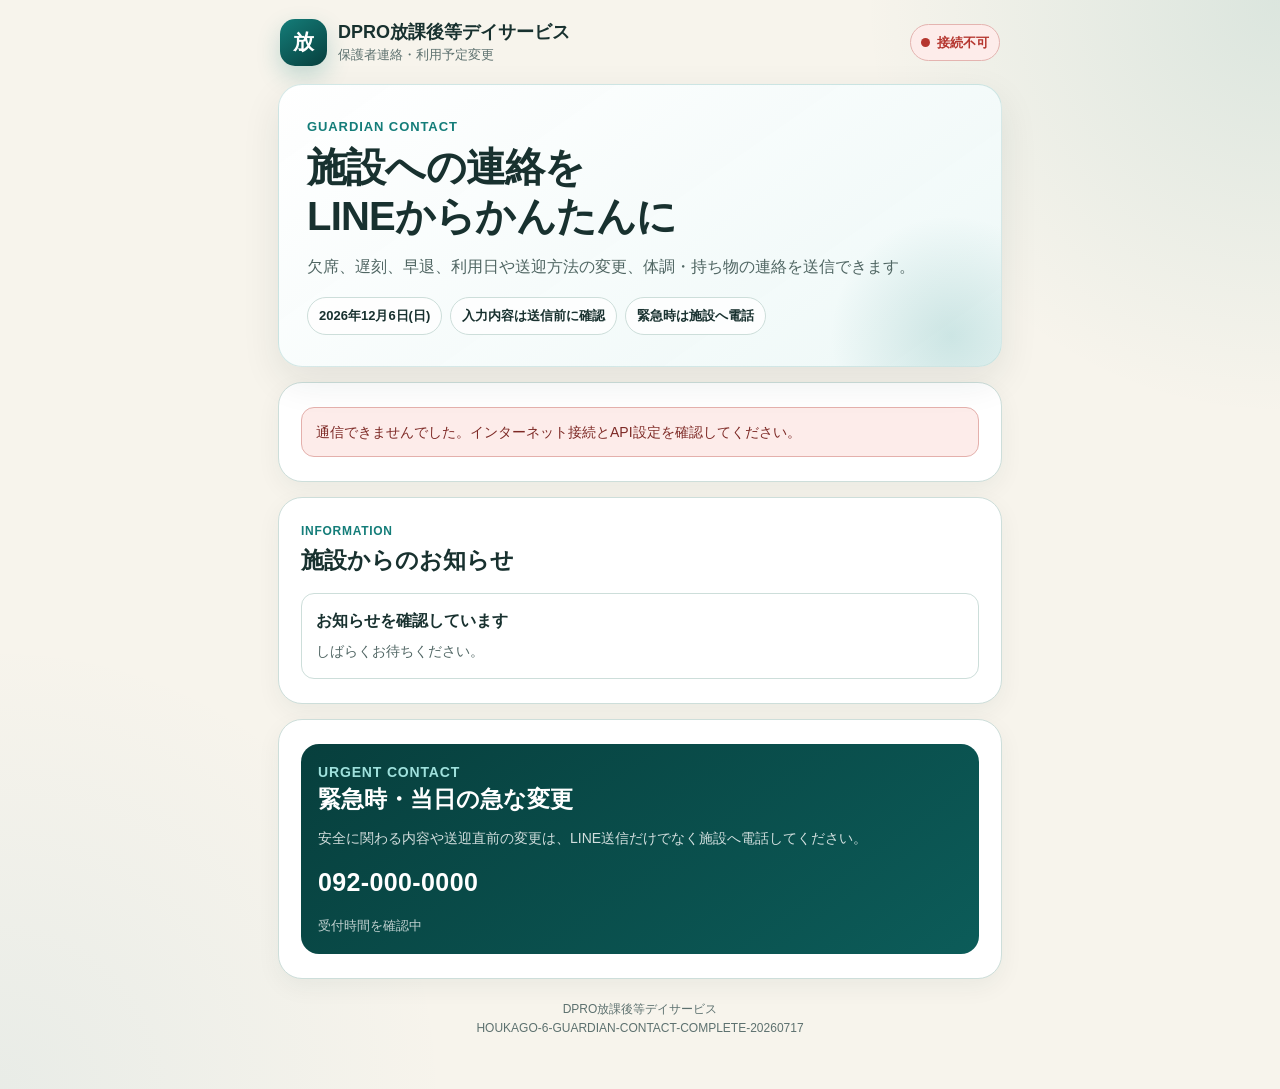
==== index.html @ b36e4835 "Add files via upload" ====
<!doctype html>
<html lang="ja">
<head>
  <meta charset="utf-8">
  <meta name="viewport" content="width=device-width, initial-scale=1, viewport-fit=cover">
  <meta name="theme-color" content="#147d79">
  <meta name="color-scheme" content="light">
  <meta name="format-detection" content="telephone=no">
  <title>DPRO放課後等デイサービス｜保護者連絡</title>

  <style>
    :root {
      --bg: #f7f4ec;
      --surface: #ffffff;
      --surface-soft: #edf8f7;
      --surface-blue: #eef6fb;
      --surface-warm: #fff8e8;
      --line: #cddeda;
      --line-strong: #a8c7c2;
      --text: #18312f;
      --muted: #5d716f;
      --brand: #147d79;
      --brand-dark: #0c5c59;
      --brand-deep: #073f3d;
      --brand-soft: #dff3f1;
      --blue: #2c83a5;
      --blue-soft: #e4f3f9;
      --success: #247a4c;
      --success-soft: #e7f6ed;
      --warning: #a46308;
      --warning-soft: #fff1d5;
      --danger: #b5362f;
      --danger-soft: #fdecea;
      --purple: #6f4ba5;
      --purple-soft: #f0eafb;
      --shadow: 0 14px 38px rgba(24, 49, 47, .09);
      --shadow-soft: 0 8px 25px rgba(24, 49, 47, .055);
      --radius-xl: 24px;
      --radius-lg: 18px;
      --radius-md: 14px;
      --radius-sm: 10px;
    }

    * {
      box-sizing: border-box;
    }

    html {
      scroll-behavior: smooth;
      -webkit-text-size-adjust: 100%;
    }

    body {
      margin: 0;
      min-height: 100vh;
      background:
        radial-gradient(circle at top right, rgba(20, 125, 121, .12), transparent 26rem),
        radial-gradient(circle at bottom left, rgba(44, 131, 165, .07), transparent 28rem),
        var(--bg);
      color: var(--text);
      font-family:
        -apple-system,
        BlinkMacSystemFont,
        "Segoe UI",
        "Hiragino Sans",
        "Yu Gothic UI",
        "Yu Gothic",
        Meiryo,
        sans-serif;
      font-size: 16px;
      line-height: 1.65;
    }

    button,
    input,
    select,
    textarea {
      font: inherit;
    }

    button,
    a,
    input,
    select,
    textarea {
      -webkit-tap-highlight-color: transparent;
    }

    a {
      color: inherit;
    }

    [hidden] {
      display: none !important;
    }

    .app-shell {
      width: min(760px, 100%);
      margin: 0 auto;
      padding:
        max(15px, env(safe-area-inset-top))
        13px
        max(50px, env(safe-area-inset-bottom));
    }

    .topbar {
      display: flex;
      align-items: center;
      justify-content: space-between;
      gap: 12px;
      margin-bottom: 14px;
      padding: 4px 2px;
    }

    .brand {
      display: flex;
      align-items: center;
      gap: 11px;
      min-width: 0;
    }

    .brand-mark {
      display: grid;
      place-items: center;
      width: 47px;
      height: 47px;
      flex: 0 0 auto;
      border-radius: 15px;
      background: linear-gradient(145deg, var(--brand), var(--brand-deep));
      color: #fff;
      font-size: 21px;
      font-weight: 900;
      box-shadow: 0 10px 23px rgba(20, 125, 121, .24);
    }

    .brand-title {
      margin: 0;
      font-size: 18px;
      line-height: 1.28;
      font-weight: 900;
    }

    .brand-subtitle {
      margin: 2px 0 0;
      color: var(--muted);
      font-size: 13px;
      line-height: 1.4;
    }

    .connection {
      display: inline-flex;
      align-items: center;
      gap: 7px;
      min-height: 36px;
      padding: 7px 10px;
      border-radius: 999px;
      background: #fff;
      border: 1px solid var(--line);
      color: var(--muted);
      font-size: 13px;
      font-weight: 850;
      white-space: nowrap;
    }

    .connection-dot {
      width: 9px;
      height: 9px;
      border-radius: 50%;
      background: #9aaba8;
    }

    .connection[data-state="online"] {
      color: var(--success);
      background: var(--success-soft);
      border-color: #b9ddc6;
    }

    .connection[data-state="online"] .connection-dot {
      background: var(--success);
    }

    .connection[data-state="error"] {
      color: var(--danger);
      background: var(--danger-soft);
      border-color: #e4b4b0;
    }

    .connection[data-state="error"] .connection-dot {
      background: var(--danger);
    }

    .hero {
      position: relative;
      overflow: hidden;
      padding: 25px 20px;
      border: 1px solid rgba(20, 125, 121, .17);
      border-radius: var(--radius-xl);
      background:
        linear-gradient(145deg, rgba(255,255,255,.98), rgba(237,248,247,.96));
      box-shadow: var(--shadow);
    }

    .hero::after {
      content: "";
      position: absolute;
      right: -75px;
      bottom: -95px;
      width: 250px;
      height: 250px;
      border-radius: 50%;
      background: radial-gradient(circle, rgba(20, 125, 121, .16), transparent 68%);
      pointer-events: none;
    }

    .hero-content {
      position: relative;
      z-index: 1;
    }

    .eyebrow {
      margin: 0 0 6px;
      color: var(--brand);
      font-size: 13px;
      font-weight: 900;
      letter-spacing: .07em;
    }

    .hero h1 {
      margin: 0;
      font-size: clamp(29px, 8.5vw, 40px);
      line-height: 1.22;
      letter-spacing: -.02em;
    }

    .hero-copy {
      margin: 13px 0 0;
      color: #506663;
      font-size: 16px;
    }

    .hero-meta {
      display: flex;
      flex-wrap: wrap;
      gap: 8px;
      margin-top: 17px;
    }

    .meta-chip {
      display: inline-flex;
      align-items: center;
      min-height: 36px;
      padding: 7px 11px;
      border: 1px solid var(--line);
      border-radius: 999px;
      background: rgba(255,255,255,.82);
      font-size: 13px;
      font-weight: 850;
    }

    .section {
      margin-top: 15px;
      padding: 20px 17px;
      border: 1px solid var(--line);
      border-radius: var(--radius-xl);
      background: var(--surface);
      box-shadow: var(--shadow-soft);
    }

    .section-heading {
      display: flex;
      align-items: flex-start;
      justify-content: space-between;
      gap: 13px;
      margin-bottom: 17px;
    }

    .section-kicker {
      margin: 0 0 3px;
      color: var(--brand);
      font-size: 12px;
      font-weight: 900;
      letter-spacing: .06em;
    }

    .section h2 {
      margin: 0;
      font-size: 23px;
      line-height: 1.35;
    }

    .section-description {
      margin: 6px 0 0;
      color: var(--muted);
      font-size: 14px;
    }

    .status-pill {
      display: inline-flex;
      align-items: center;
      justify-content: center;
      min-height: 34px;
      padding: 6px 10px;
      border-radius: 999px;
      font-size: 13px;
      font-weight: 900;
      white-space: nowrap;
    }

    .status-neutral {
      background: #eef2f1;
      color: #586b68;
    }

    .status-ok {
      background: var(--success-soft);
      color: var(--success);
    }

    .status-warning {
      background: var(--warning-soft);
      color: var(--warning);
    }

    .status-error {
      background: var(--danger-soft);
      color: var(--danger);
    }

    .notice {
      padding: 13px 14px;
      border-radius: 13px;
      font-size: 14px;
      line-height: 1.6;
    }

    .notice + .notice {
      margin-top: 10px;
    }

    .notice-info {
      border: 1px solid #b8dbe8;
      background: var(--surface-blue);
      color: #315c6d;
    }

    .notice-warning {
      border: 1px solid #e7c57f;
      background: var(--warning-soft);
      color: #744608;
    }

    .notice-danger {
      border: 1px solid #e4b0ac;
      background: var(--danger-soft);
      color: #7d2925;
    }

    .field-grid {
      display: grid;
      gap: 14px;
    }

    .field {
      display: grid;
      gap: 7px;
    }

    .field-row {
      display: grid;
      grid-template-columns: repeat(2, minmax(0, 1fr));
      gap: 11px;
    }

    .field label,
    .legend {
      font-size: 15px;
      font-weight: 900;
    }

    .required {
      margin-left: 6px;
      color: var(--danger);
      font-size: 12px;
      font-weight: 900;
    }

    .optional {
      margin-left: 6px;
      color: var(--muted);
      font-size: 12px;
      font-weight: 750;
    }

    .field-help {
      margin: 0;
      color: var(--muted);
      font-size: 13px;
    }

    .input,
    .select,
    .textarea {
      width: 100%;
      min-height: 52px;
      padding: 12px 13px;
      border: 1px solid var(--line-strong);
      border-radius: 12px;
      background: #fff;
      color: var(--text);
      font-size: 16px;
      outline: none;
      transition:
        border-color .15s ease,
        box-shadow .15s ease,
        background .15s ease;
    }

    .textarea {
      min-height: 122px;
      resize: vertical;
      line-height: 1.65;
    }

    .input:focus,
    .select:focus,
    .textarea:focus {
      border-color: var(--brand);
      box-shadow: 0 0 0 3px rgba(20, 125, 121, .15);
    }

    .input:disabled,
    .select:disabled,
    .textarea:disabled {
      background: #f0f3f2;
      color: #81908e;
    }

    .btn {
      display: inline-flex;
      align-items: center;
      justify-content: center;
      gap: 8px;
      width: 100%;
      min-height: 52px;
      padding: 12px 16px;
      border: 1px solid transparent;
      border-radius: 13px;
      cursor: pointer;
      text-decoration: none;
      font-size: 16px;
      font-weight: 900;
      transition:
        transform .14s ease,
        background .14s ease,
        box-shadow .14s ease,
        opacity .14s ease;
    }

    .btn:active {
      transform: translateY(1px);
    }

    .btn:focus-visible {
      outline: 3px solid rgba(20, 125, 121, .28);
      outline-offset: 2px;
    }

    .btn:disabled {
      cursor: not-allowed;
      opacity: .55;
      transform: none;
      box-shadow: none;
    }

    .btn-primary {
      background: var(--brand);
      color: #fff;
      box-shadow: 0 9px 22px rgba(20, 125, 121, .20);
    }

    .btn-primary:hover {
      background: var(--brand-dark);
    }

    .btn-secondary {
      border-color: var(--line);
      background: #fff;
      color: var(--text);
    }

    .btn-warning {
      border-color: #e7c57f;
      background: var(--warning-soft);
      color: var(--warning);
    }

    .btn-danger {
      border-color: #e4b0ac;
      background: var(--danger-soft);
      color: var(--danger);
    }

    .btn-small {
      width: auto;
      min-height: 42px;
      padding: 8px 12px;
      font-size: 14px;
    }

    .button-row {
      display: grid;
      grid-template-columns: repeat(2, minmax(0, 1fr));
      gap: 10px;
      margin-top: 16px;
    }

    .guardian-card {
      display: grid;
      gap: 15px;
      padding: 17px;
      border: 1px solid var(--line);
      border-radius: var(--radius-lg);
      background:
        linear-gradient(145deg, var(--surface-soft), #fff);
    }

    .guardian-top {
      display: flex;
      align-items: center;
      justify-content: space-between;
      gap: 13px;
    }

    .guardian-name {
      margin: 0;
      font-size: 20px;
      font-weight: 900;
    }

    .guardian-detail {
      margin: 3px 0 0;
      color: var(--muted);
      font-size: 14px;
    }

    .child-tabs {
      display: grid;
      grid-template-columns: repeat(auto-fit, minmax(145px, 1fr));
      gap: 9px;
    }

    .child-tab {
      min-height: 62px;
      padding: 10px 12px;
      border: 1px solid var(--line);
      border-radius: 13px;
      background: #fff;
      color: var(--text);
      text-align: left;
      cursor: pointer;
    }

    .child-tab strong {
      display: block;
      font-size: 16px;
    }

    .child-tab span {
      display: block;
      margin-top: 2px;
      color: var(--muted);
      font-size: 13px;
    }

    .child-tab[aria-selected="true"] {
      border-color: var(--brand);
      background: var(--brand-soft);
      box-shadow: inset 0 0 0 1px var(--brand);
    }

    .child-summary {
      padding: 14px;
      border-radius: 13px;
      background: #fff;
      border: 1px solid var(--line);
    }

    .child-summary-row {
      display: flex;
      justify-content: space-between;
      gap: 12px;
      padding: 8px 0;
      border-bottom: 1px solid #e5ecea;
      font-size: 14px;
    }

    .child-summary-row:last-child {
      border-bottom: 0;
    }

    .child-summary-row span:first-child {
      color: var(--muted);
      font-weight: 750;
    }

    .child-summary-row strong {
      text-align: right;
    }

    .request-grid {
      display: grid;
      grid-template-columns: repeat(2, minmax(0, 1fr));
      gap: 10px;
    }

    .request-card {
      position: relative;
      min-height: 102px;
      padding: 14px 12px;
      border: 1px solid var(--line);
      border-radius: 15px;
      background: #fff;
      color: var(--text);
      text-align: left;
      cursor: pointer;
      overflow: hidden;
    }

    .request-card::after {
      content: "";
      position: absolute;
      right: -18px;
      bottom: -26px;
      width: 78px;
      height: 78px;
      border-radius: 50%;
      background: rgba(20, 125, 121, .06);
    }

    .request-card:hover {
      border-color: var(--line-strong);
    }

    .request-card[aria-pressed="true"] {
      border-color: var(--brand);
      background: var(--brand-soft);
      box-shadow: inset 0 0 0 1px var(--brand);
    }

    .request-icon {
      display: grid;
      place-items: center;
      width: 38px;
      height: 38px;
      border-radius: 12px;
      background: var(--surface-soft);
      color: var(--brand-dark);
      font-size: 17px;
      font-weight: 900;
    }

    .request-card strong {
      display: block;
      margin-top: 8px;
      font-size: 15px;
      line-height: 1.4;
    }

    .request-card span {
      display: block;
      margin-top: 2px;
      color: var(--muted);
      font-size: 12px;
    }

    .form-title {
      margin: 0;
      font-size: 20px;
    }

    .form-subtitle {
      margin: 4px 0 0;
      color: var(--muted);
      font-size: 14px;
    }

    .selected-request {
      display: flex;
      align-items: center;
      gap: 11px;
      padding: 13px;
      margin-bottom: 15px;
      border: 1px solid var(--line);
      border-radius: 13px;
      background: var(--surface-soft);
    }

    .selected-request-icon {
      display: grid;
      place-items: center;
      width: 42px;
      height: 42px;
      flex: 0 0 auto;
      border-radius: 12px;
      background: #fff;
      color: var(--brand-dark);
      font-weight: 900;
    }

    .selected-request strong {
      display: block;
      font-size: 16px;
    }

    .selected-request span {
      display: block;
      color: var(--muted);
      font-size: 13px;
    }

    .announcements {
      display: grid;
      gap: 10px;
    }

    .announcement {
      padding: 14px;
      border: 1px solid var(--line);
      border-radius: 13px;
      background: #fff;
    }

    .announcement.pinned {
      border-color: #b7d9e6;
      background: var(--surface-blue);
    }

    .announcement h3 {
      margin: 0;
      font-size: 16px;
    }

    .announcement p {
      margin: 6px 0 0;
      color: #526765;
      font-size: 14px;
      white-space: pre-wrap;
    }

    .announcement time {
      display: block;
      margin-top: 7px;
      color: var(--muted);
      font-size: 12px;
    }

    .contact-card {
      display: grid;
      gap: 12px;
      padding: 17px;
      border-radius: var(--radius-lg);
      background:
        linear-gradient(145deg, var(--brand-deep), var(--brand-dark));
      color: #fff;
    }

    .contact-card h2 {
      color: #fff;
    }

    .contact-card p {
      margin: 0;
      color: rgba(255,255,255,.82);
      font-size: 14px;
    }

    .contact-phone {
      display: block;
      font-size: 25px;
      font-weight: 900;
      text-decoration: none;
      letter-spacing: .015em;
    }

    .footer {
      padding: 21px 6px 0;
      color: var(--muted);
      text-align: center;
      font-size: 12px;
    }

    dialog {
      width: min(640px, calc(100% - 24px));
      max-height: calc(100vh - 24px);
      padding: 0;
      border: 0;
      border-radius: var(--radius-xl);
      background: #fff;
      color: var(--text);
      box-shadow: 0 25px 80px rgba(0,0,0,.24);
      overflow: auto;
    }

    dialog::backdrop {
      background: rgba(5, 31, 29, .62);
      backdrop-filter: blur(3px);
    }

    .dialog-body {
      padding: 21px 18px;
    }

    .dialog-title {
      margin: 0;
      font-size: 23px;
    }

    .dialog-copy {
      margin: 7px 0 0;
      color: var(--muted);
      font-size: 14px;
    }

    .confirm-list {
      display: grid;
      gap: 0;
      margin-top: 16px;
      border: 1px solid var(--line);
      border-radius: 14px;
      overflow: hidden;
    }

    .confirm-row {
      display: grid;
      grid-template-columns: 115px minmax(0, 1fr);
      gap: 11px;
      padding: 12px 13px;
      border-bottom: 1px solid var(--line);
    }

    .confirm-row:last-child {
      border-bottom: 0;
    }

    .confirm-row dt {
      color: var(--muted);
      font-size: 13px;
      font-weight: 800;
    }

    .confirm-row dd {
      margin: 0;
      font-size: 14px;
      font-weight: 850;
      white-space: pre-wrap;
      overflow-wrap: anywhere;
    }

    .complete-card {
      padding: 23px 18px;
      text-align: center;
    }

    .complete-icon {
      display: grid;
      place-items: center;
      width: 70px;
      height: 70px;
      margin: 0 auto 13px;
      border-radius: 50%;
      background: var(--success-soft);
      color: var(--success);
      font-size: 35px;
      font-weight: 900;
    }

    .complete-card h2 {
      margin: 0;
      font-size: 24px;
    }

    .complete-card p {
      margin: 8px 0 0;
      color: var(--muted);
      font-size: 14px;
    }

    .complete-reference {
      margin-top: 15px;
      padding: 12px;
      border-radius: 12px;
      background: var(--surface-soft);
      font-size: 13px;
      font-weight: 850;
      overflow-wrap: anywhere;
    }

    .loading-overlay {
      position: fixed;
      inset: 0;
      z-index: 200;
      display: grid;
      place-items: center;
      padding: 25px;
      background: rgba(247, 244, 236, .82);
      backdrop-filter: blur(4px);
    }

    .loading-box {
      width: min(330px, 100%);
      padding: 24px;
      border: 1px solid var(--line);
      border-radius: var(--radius-xl);
      background: #fff;
      text-align: center;
      box-shadow: var(--shadow);
    }

    .spinner {
      width: 43px;
      height: 43px;
      margin: 0 auto 13px;
      border: 4px solid var(--brand-soft);
      border-top-color: var(--brand);
      border-radius: 50%;
      animation: spin .8s linear infinite;
    }

    .loading-box strong {
      display: block;
      font-size: 17px;
    }

    .loading-box span {
      display: block;
      margin-top: 4px;
      color: var(--muted);
      font-size: 13px;
    }

    .toast-area {
      position: fixed;
      right: 14px;
      bottom: max(14px, env(safe-area-inset-bottom));
      z-index: 300;
      display: grid;
      gap: 8px;
      width: min(410px, calc(100% - 28px));
      pointer-events: none;
    }

    .toast {
      padding: 14px 15px;
      border-radius: 13px;
      background: #173f3d;
      color: #fff;
      box-shadow: 0 12px 30px rgba(0,0,0,.18);
      font-size: 14px;
      font-weight: 800;
      animation: toast-in .18s ease-out;
    }

    .toast.error {
      background: #8f2b27;
    }

    @keyframes spin {
      to { transform: rotate(360deg); }
    }

    @keyframes toast-in {
      from { opacity: 0; transform: translateY(8px); }
      to { opacity: 1; transform: translateY(0); }
    }

    @media (min-width: 700px) {
      .app-shell {
        padding-left: 18px;
        padding-right: 18px;
      }

      .hero {
        padding: 31px 28px;
      }

      .section {
        padding: 24px 22px;
      }

      .request-grid {
        grid-template-columns: repeat(3, minmax(0, 1fr));
      }

      .button-row {
        grid-template-columns: minmax(0, .8fr) minmax(0, 1.2fr);
      }
    }

    @media (max-width: 520px) {
      .connection {
        width: 36px;
        padding: 0;
        justify-content: center;
        font-size: 0;
      }

      .field-row,
      .button-row {
        grid-template-columns: 1fr;
      }

      .request-grid {
        grid-template-columns: repeat(2, minmax(0, 1fr));
      }

      .confirm-row {
        grid-template-columns: 1fr;
        gap: 3px;
      }

      .section-heading {
        display: grid;
      }

      .status-pill {
        justify-self: start;
      }
    }
  </style>

  <script src="./config.js?v=HOUKAGO-4-R4-CONFIG-WORKER-VERSION-20260717"></script>
</head>

<body>
  <main class="app-shell">
    <header class="topbar">
      <div class="brand">
        <div class="brand-mark">放</div>
        <div>
          <h1 class="brand-title" id="brandTitle">DPRO放課後等デイサービス</h1>
          <p class="brand-subtitle">保護者連絡・利用予定変更</p>
        </div>
      </div>

      <div class="connection" id="connectionStatus" data-state="checking">
        <span class="connection-dot"></span>
        <span id="connectionText">確認中</span>
      </div>
    </header>

    <section class="hero">
      <div class="hero-content">
        <p class="eyebrow">GUARDIAN CONTACT</p>
        <h1>施設への連絡を<br>LINEからかんたんに</h1>
        <p class="hero-copy">
          欠席、遅刻、早退、利用日や送迎方法の変更、体調・持ち物の連絡を送信できます。
        </p>

        <div class="hero-meta">
          <span class="meta-chip" id="todayChip">本日</span>
          <span class="meta-chip">入力内容は送信前に確認</span>
          <span class="meta-chip">緊急時は施設へ電話</span>
        </div>
      </div>
    </section>

    <section class="section" id="systemErrorSection" hidden>
      <div class="notice notice-danger" id="systemErrorMessage">
        システム設定を読み込めませんでした。
      </div>
    </section>

    <section class="section" id="registrationSection" hidden>
      <div class="section-heading">
        <div>
          <p class="section-kicker">FIRST REGISTRATION</p>
          <h2>初回登録</h2>
          <p class="section-description">
            初回だけ、施設へ登録している電話番号と児童番号を入力してください。
          </p>
        </div>
        <span class="status-pill status-warning" id="registrationStatus">未登録</span>
      </div>

      <div class="notice notice-info">
        2回目以降はLINEアカウントから保護者・児童情報を取得し、基本入力を省略します。
      </div>

      <div class="notice notice-warning" id="lineIdentityNotice" hidden>
        LINE利用者情報を確認できません。LINE内からこの画面を開き直してください。
      </div>

      <form id="registrationForm" novalidate>
        <div class="field-grid" style="margin-top:15px;">
          <div class="field">
            <label for="guardianPhoneInput">
              登録電話番号<span class="required">必須</span>
            </label>
            <input
              class="input"
              id="guardianPhoneInput"
              type="tel"
              inputmode="tel"
              autocomplete="tel"
              maxlength="30"
              placeholder="例：090-1111-2201"
              required
            >
            <p class="field-help">ハイフン、空白、全角、+81形式でも確認できます。</p>
          </div>

          <div class="field">
            <label for="childNumberInput">
              児童番号<span class="required">必須</span>
            </label>
            <input
              class="input"
              id="childNumberInput"
              type="text"
              autocomplete="off"
              maxlength="50"
              placeholder="施設から案内された児童番号"
              required
            >
          </div>
        </div>

        <button class="btn btn-primary" id="registrationButton" type="submit" style="margin-top:16px;">
          保護者情報を確認する
        </button>
      </form>
    </section>

    <section class="section" id="guardianSection" hidden>
      <div class="section-heading">
        <div>
          <p class="section-kicker">GUARDIAN & CHILD</p>
          <h2>ご利用者情報</h2>
          <p class="section-description">
            連絡する児童を選択してください。
          </p>
        </div>
        <span class="status-pill status-ok">連携済み</span>
      </div>

      <div class="guardian-card">
        <div class="guardian-top">
          <div>
            <h3 class="guardian-name" id="guardianName">保護者名</h3>
            <p class="guardian-detail" id="guardianDetail">登録情報</p>
          </div>
          <button class="btn btn-secondary btn-small" id="unlinkButton" type="button">
            初回登録へ戻る
          </button>
        </div>

        <div class="child-tabs" id="childTabs"></div>
        <div class="child-summary" id="childSummary"></div>
      </div>
    </section>

    <section class="section" id="requestSection" hidden>
      <div class="section-heading">
        <div>
          <p class="section-kicker">CONTACT MENU</p>
          <h2>連絡内容を選ぶ</h2>
          <p class="section-description">
            当てはまる項目を一つ選択してください。
          </p>
        </div>
      </div>

      <div class="request-grid" id="requestGrid"></div>
    </section>

    <section class="section" id="requestFormSection" hidden>
      <div class="section-heading">
        <div>
          <p class="section-kicker">CONTACT DETAILS</p>
          <h2 class="form-title" id="requestFormTitle">連絡内容</h2>
          <p class="form-subtitle" id="requestFormSubtitle">
            必要事項を入力してください。
          </p>
        </div>
        <button class="btn btn-secondary btn-small" id="changeRequestTypeButton" type="button">
          種別を変更
        </button>
      </div>

      <div class="selected-request">
        <div class="selected-request-icon" id="selectedRequestIcon">連</div>
        <div>
          <strong id="selectedRequestLabel">施設への連絡</strong>
          <span id="selectedChildLabel">児童を選択してください</span>
        </div>
      </div>

      <form id="requestForm" novalidate>
        <div class="field-grid">
          <div class="field" id="targetDateField">
            <label for="targetDateInput">
              対象日<span class="required" id="targetDateRequired">必須</span>
            </label>
            <input class="input" id="targetDateInput" type="date">
          </div>

          <div class="field" id="changeDateField" hidden>
            <label for="requestedChangeDateInput">
              変更希望日<span class="required">必須</span>
            </label>
            <input class="input" id="requestedChangeDateInput" type="date">
          </div>

          <div class="field" id="pickupModeField" hidden>
            <label for="pickupModeSelect">
              変更後のお迎え方法<span class="required">必須</span>
            </label>
            <select class="select" id="pickupModeSelect"></select>
          </div>

          <div class="field" id="dropoffModeField" hidden>
            <label for="dropoffModeSelect">
              変更後の帰宅方法<span class="required">必須</span>
            </label>
            <select class="select" id="dropoffModeSelect"></select>
          </div>

          <div class="field-row" id="timeFields" hidden>
            <div class="field" id="pickupTimeField" hidden>
              <label for="pickupTimeInput" id="pickupTimeLabel">
                希望時刻<span class="optional">任意</span>
              </label>
              <select class="select" id="pickupTimeInput"></select>
            </div>

            <div class="field" id="dropoffTimeField" hidden>
              <label for="dropoffTimeInput" id="dropoffTimeLabel">
                希望時刻<span class="optional">任意</span>
              </label>
              <select class="select" id="dropoffTimeInput"></select>
            </div>
          </div>

          <div class="field">
            <label for="messageInput" id="messageLabel">
              詳細<span class="optional">任意</span>
            </label>
            <textarea
              class="textarea"
              id="messageInput"
              maxlength="3000"
              placeholder="施設へ伝えたい内容をご入力ください。"
            ></textarea>
            <p class="field-help" id="messageHelp">
              3000文字以内で入力してください。
            </p>
          </div>
        </div>

        <div class="button-row">
          <button class="btn btn-secondary" id="clearFormButton" type="button">
            入力を消す
          </button>
          <button class="btn btn-primary" id="confirmButton" type="submit">
            送信内容を確認
          </button>
        </div>
      </form>
    </section>

    <section class="section" id="announcementsSection">
      <div class="section-heading">
        <div>
          <p class="section-kicker">INFORMATION</p>
          <h2>施設からのお知らせ</h2>
        </div>
      </div>

      <div class="announcements" id="announcementsList">
        <div class="announcement">
          <h3>お知らせを確認しています</h3>
          <p>しばらくお待ちください。</p>
        </div>
      </div>
    </section>

    <section class="section">
      <div class="contact-card">
        <div>
          <p class="section-kicker" style="color:#9fe1dd;">URGENT CONTACT</p>
          <h2>緊急時・当日の急な変更</h2>
        </div>
        <p>
          安全に関わる内容や送迎直前の変更は、LINE送信だけでなく施設へ電話してください。
        </p>
        <a class="contact-phone" id="facilityPhoneLink" href="tel:0920000000">
          092-000-0000
        </a>
        <span id="facilityHours" style="font-size:13px;color:rgba(255,255,255,.75);">
          受付時間を確認中
        </span>
      </div>
    </section>

    <footer class="footer">
      <div id="footerFacilityName">DPRO放課後等デイサービス</div>
      <div>HOUKAGO-6-GUARDIAN-CONTACT-COMPLETE-20260717</div>
    </footer>
  </main>

  <dialog id="confirmDialog">
    <div class="dialog-body">
      <h2 class="dialog-title">送信内容の確認</h2>
      <p class="dialog-copy">
        内容を確認し、問題なければ「この内容で送信」を押してください。
      </p>

      <dl class="confirm-list" id="confirmList"></dl>

      <div class="button-row">
        <button class="btn btn-secondary" id="closeConfirmButton" type="button">
          修正する
        </button>
        <button class="btn btn-primary" id="submitRequestButton" type="button">
          この内容で送信
        </button>
      </div>
    </div>
  </dialog>

  <dialog id="completeDialog">
    <div class="complete-card">
      <div class="complete-icon">✓</div>
      <h2>施設への連絡を受け付けました</h2>
      <p>
        施設で内容を確認します。緊急の場合は電話でもご連絡ください。
      </p>
      <div class="complete-reference" id="completeReference">
        受付情報を確認中
      </div>
      <button class="btn btn-primary" id="closeCompleteButton" type="button" style="margin-top:16px;">
        閉じる
      </button>
    </div>
  </dialog>

  <div class="loading-overlay" id="loadingOverlay" hidden>
    <div class="loading-box">
      <div class="spinner"></div>
      <strong id="loadingTitle">確認しています</strong>
      <span id="loadingMessage">しばらくお待ちください。</span>
    </div>
  </div>

  <div class="toast-area" id="toastArea" aria-live="polite"></div>

  <script>
    (function startGuardianContactPage() {
      "use strict";

      const PAGE_VERSION =
        "HOUKAGO-6-GUARDIAN-CONTACT-COMPLETE-20260717";

      const CONFIG =
        window.DPRO_HOUKAGO_CONFIG ||
        window.DPRO_HOUKAGO ||
        null;

      const state = {
        publicConfig: null,
        facility: null,
        guardian: null,
        children: [],
        selectedChildId: null,
        selectedRequestType: null,
        pendingPayload: null,
        announcements: [],
      };

      const $ = (selector) => document.querySelector(selector);
      const $$ = (selector) =>
        Array.from(document.querySelectorAll(selector));

      const els = {
        connectionStatus: $("#connectionStatus"),
        connectionText: $("#connectionText"),
        brandTitle: $("#brandTitle"),
        todayChip: $("#todayChip"),

        systemErrorSection: $("#systemErrorSection"),
        systemErrorMessage: $("#systemErrorMessage"),

        registrationSection: $("#registrationSection"),
        registrationStatus: $("#registrationStatus"),
        lineIdentityNotice: $("#lineIdentityNotice"),
        registrationForm: $("#registrationForm"),
        guardianPhoneInput: $("#guardianPhoneInput"),
        childNumberInput: $("#childNumberInput"),
        registrationButton: $("#registrationButton"),

        guardianSection: $("#guardianSection"),
        guardianName: $("#guardianName"),
        guardianDetail: $("#guardianDetail"),
        unlinkButton: $("#unlinkButton"),
        childTabs: $("#childTabs"),
        childSummary: $("#childSummary"),

        requestSection: $("#requestSection"),
        requestGrid: $("#requestGrid"),
        requestFormSection: $("#requestFormSection"),
        requestFormTitle: $("#requestFormTitle"),
        requestFormSubtitle: $("#requestFormSubtitle"),
        changeRequestTypeButton: $("#changeRequestTypeButton"),
        selectedRequestIcon: $("#selectedRequestIcon"),
        selectedRequestLabel: $("#selectedRequestLabel"),
        selectedChildLabel: $("#selectedChildLabel"),

        requestForm: $("#requestForm"),
        targetDateField: $("#targetDateField"),
        targetDateInput: $("#targetDateInput"),
        targetDateRequired: $("#targetDateRequired"),
        changeDateField: $("#changeDateField"),
        requestedChangeDateInput: $("#requestedChangeDateInput"),
        pickupModeField: $("#pickupModeField"),
        pickupModeSelect: $("#pickupModeSelect"),
        dropoffModeField: $("#dropoffModeField"),
        dropoffModeSelect: $("#dropoffModeSelect"),
        timeFields: $("#timeFields"),
        pickupTimeField: $("#pickupTimeField"),
        pickupTimeLabel: $("#pickupTimeLabel"),
        pickupTimeInput: $("#pickupTimeInput"),
        dropoffTimeField: $("#dropoffTimeField"),
        dropoffTimeLabel: $("#dropoffTimeLabel"),
        dropoffTimeInput: $("#dropoffTimeInput"),
        messageLabel: $("#messageLabel"),
        messageInput: $("#messageInput"),
        messageHelp: $("#messageHelp"),
        clearFormButton: $("#clearFormButton"),
        confirmButton: $("#confirmButton"),

        announcementsSection: $("#announcementsSection"),
        announcementsList: $("#announcementsList"),

        facilityPhoneLink: $("#facilityPhoneLink"),
        facilityHours: $("#facilityHours"),
        footerFacilityName: $("#footerFacilityName"),

        confirmDialog: $("#confirmDialog"),
        confirmList: $("#confirmList"),
        closeConfirmButton: $("#closeConfirmButton"),
        submitRequestButton: $("#submitRequestButton"),

        completeDialog: $("#completeDialog"),
        completeReference: $("#completeReference"),
        closeCompleteButton: $("#closeCompleteButton"),

        loadingOverlay: $("#loadingOverlay"),
        loadingTitle: $("#loadingTitle"),
        loadingMessage: $("#loadingMessage"),
        toastArea: $("#toastArea"),
      };

      const requestHints = {
        absence: "欠席理由や施設へ伝えたいことをご入力ください。",
        late: "到着予定時刻や遅れる理由をご入力ください。",
        early_leave: "お迎え予定時刻や早退理由をご入力ください。",
        change_date: "変更理由や希望する利用時間をご入力ください。",
        pickup_change: "新しいお迎え場所や注意事項をご入力ください。",
        dropoff_change: "引渡し場所や保護者名などをご入力ください。",
        condition: "体温、睡眠、食事、気になる症状などをご入力ください。",
        item: "忘れ物、持参物、施設で確認してほしい物をご入力ください。",
        consultation: "相談内容と連絡しやすい時間帯をご入力ください。",
        contact: "施設へ伝えたい内容をご入力ください。",
        other: "施設へ伝えたい内容をご入力ください。",
      };

      const requestSubtitles = {
        absence: "利用を欠席する日と理由を入力します。",
        late: "利用開始に遅れる日と予定時刻を入力します。",
        early_leave: "通常より早く帰る日と予定時刻を入力します。",
        change_date: "現在の利用予定日と変更希望日を入力します。",
        pickup_change: "学校・自宅など、お迎え方法の変更を入力します。",
        dropoff_change: "自宅送迎・保護者迎えなど、帰宅方法の変更を入力します。",
        condition: "当日の体調や施設へ共有したい内容を入力します。",
        item: "持ち物や忘れ物について施設へ連絡します。",
        consultation: "面談希望や支援についての相談を送信します。",
        contact: "施設への一般的な連絡を送信します。",
        other: "上記に当てはまらない連絡を送信します。",
      };

      function configRequired() {
        if (!CONFIG) {
          throw new Error(
            "共通設定を読み込めませんでした。時間をおいて再度お試しください。"
          );
        }
        return CONFIG;
      }

      function escapeHtml(value) {
        if (CONFIG?.utils?.escapeHtml) {
          return CONFIG.utils.escapeHtml(value);
        }

        return String(value ?? "")
          .replace(/&/g, "&amp;")
          .replace(/</g, "&lt;")
          .replace(/>/g, "&gt;")
          .replace(/"/g, "&quot;")
          .replace(/'/g, "&#039;");
      }

      function showToast(message, type = "success") {
        const toast = document.createElement("div");
        toast.className =
          `toast${type === "error" ? " error" : ""}`;
        toast.textContent = message;
        els.toastArea.appendChild(toast);

        window.setTimeout(() => {
          toast.remove();
        }, 4000);
      }

      function showLoading(title, message) {
        els.loadingTitle.textContent = title;
        els.loadingMessage.textContent = message;
        els.loadingOverlay.hidden = false;
      }

      function hideLoading() {
        els.loadingOverlay.hidden = true;
      }

      function errorMessage(error) {
        return (
          error?.message ||
          "処理に失敗しました。時間をおいて再度お試しください。"
        );
      }

      function setConnection(stateValue, text) {
        els.connectionStatus.dataset.state = stateValue;
        els.connectionText.textContent = text;
      }

      function identityReady() {
        if (!CONFIG) return false;

        const identity = {
          idToken: CONFIG.storage.get(
            CONFIG.STORAGE_KEYS.lineIdToken,
            ""
          ),
          lineUserId: CONFIG.storage.get(
            CONFIG.STORAGE_KEYS.lineUserId,
            ""
          ),
        };

        return Boolean(identity.idToken || identity.lineUserId);
      }

      function captureIdentityFromUrl() {
        configRequired();

        const params = CONFIG.utils.getQueryParams();
        const idToken =
          params.get("id_token") ||
          params.get("idToken");
        const lineUserId =
          params.get("line_user_id") ||
          params.get("lineUserId");

        if (idToken) {
          CONFIG.storage.set(
            CONFIG.STORAGE_KEYS.lineIdToken,
            idToken
          );
        }

        if (lineUserId) {
          CONFIG.storage.set(
            CONFIG.STORAGE_KEYS.lineUserId,
            lineUserId
          );
        }

        if (idToken || lineUserId) {
          const cleanUrl = new URL(window.location.href);
          cleanUrl.searchParams.delete("id_token");
          cleanUrl.searchParams.delete("idToken");
          cleanUrl.searchParams.delete("line_user_id");
          cleanUrl.searchParams.delete("lineUserId");
          window.history.replaceState(
            {},
            document.title,
            cleanUrl.toString()
          );
        }
      }

      function selectedChild() {
        return (
          state.children.find(
            (child) =>
              child.id === state.selectedChildId
          ) || null
        );
      }

      function formatPhone(value) {
        return CONFIG.utils.formatPhone(value || "");
      }

      function updateFacilityUi() {
        const facility =
          state.facility ||
          state.publicConfig?.facility ||
          null;

        if (!facility) return;

        const name =
          facility.facility_name ||
          CONFIG.APP.facilityName;

        els.brandTitle.textContent = name;
        els.footerFacilityName.textContent = name;

        const phone =
          facility.phone || "092-000-0000";
        els.facilityPhoneLink.textContent =
          formatPhone(phone) || phone;
        els.facilityPhoneLink.href =
          `tel:${CONFIG.utils.normalizePhone(phone)}`;

        const weekdayHours =
          `${CONFIG.utils.formatTime(
            facility.default_service_start_time
          )}～${CONFIG.utils.formatTime(
            facility.default_service_end_time
          )}`;

        const holidayHours =
          `${CONFIG.utils.formatTime(
            facility.school_holiday_start_time
          )}～${CONFIG.utils.formatTime(
            facility.school_holiday_end_time
          )}`;

        els.facilityHours.textContent =
          `平日利用 ${weekdayHours}／学校休業日 ${holidayHours}`;
      }

      function fillDemoRegistration() {
        if (!CONFIG.utils.isDemoMode()) return;

        if (!els.guardianPhoneInput.value) {
          els.guardianPhoneInput.value =
            CONFIG.DEMO.guardian.phone;
        }

        if (!els.childNumberInput.value) {
          els.childNumberInput.value =
            CONFIG.DEMO.child.childNumber;
        }
      }

      function renderRegistration() {
        els.registrationSection.hidden = false;
        els.guardianSection.hidden = true;
        els.requestSection.hidden = true;
        els.requestFormSection.hidden = true;

        els.lineIdentityNotice.hidden = identityReady();
        els.registrationButton.disabled = !identityReady();

        const savedPhone = CONFIG.storage.get(
          CONFIG.STORAGE_KEYS.guardianPhone,
          ""
        );
        const savedChildNumber = CONFIG.storage.get(
          CONFIG.STORAGE_KEYS.childNumber,
          ""
        );

        if (savedPhone) {
          els.guardianPhoneInput.value = savedPhone;
        }

        if (savedChildNumber) {
          els.childNumberInput.value = savedChildNumber;
        }

        fillDemoRegistration();
      }

      function renderGuardian() {
        if (!state.guardian) return;

        els.registrationSection.hidden = true;
        els.guardianSection.hidden = false;
        els.requestSection.hidden = false;

        els.guardianName.textContent =
          `${state.guardian.full_name} 様`;

        const relationship =
          state.guardian.relationship
            ? `（${state.guardian.relationship}）`
            : "";

        els.guardianDetail.textContent =
          `${relationship} ${formatPhone(
            state.guardian.phone
          )}`.trim();

        if (
          !state.selectedChildId ||
          !state.children.some(
            (child) =>
              child.id === state.selectedChildId
          )
        ) {
          const storedChildId =
            CONFIG.storage.get(
              CONFIG.STORAGE_KEYS
                .selectedGuardianChildId,
              ""
            );

          state.selectedChildId =
            state.children.some(
              (child) => child.id === storedChildId
            )
              ? storedChildId
              : state.children[0]?.id || null;
        }

        renderChildTabs();
        renderChildSummary();
        renderRequestGrid();
      }

      function renderChildTabs() {
        els.childTabs.innerHTML =
          state.children
            .map((child) => {
              const selected =
                child.id === state.selectedChildId;

              const school =
                child.school?.school_name ||
                "学校未登録";

              return `
                <button
                  class="child-tab"
                  type="button"
                  data-child-id="${escapeHtml(child.id)}"
                  aria-selected="${String(selected)}"
                >
                  <strong>${escapeHtml(child.full_name)}</strong>
                  <span>${escapeHtml(child.grade || school)}</span>
                </button>
              `;
            })
            .join("");

        $$("[data-child-id]").forEach((button) => {
          button.addEventListener("click", () => {
            state.selectedChildId =
              button.dataset.childId;

            CONFIG.storage.set(
              CONFIG.STORAGE_KEYS
                .selectedGuardianChildId,
              state.selectedChildId
            );

            state.selectedRequestType = null;
            els.requestFormSection.hidden = true;

            renderChildTabs();
            renderChildSummary();
            renderRequestGrid();
          });
        });
      }

      function renderChildSummary() {
        const child = selectedChild();

        if (!child) {
          els.childSummary.innerHTML =
            "<p>児童情報を確認できませんでした。</p>";
          return;
        }

        const pickupLabel =
          CONFIG.utils.getLabel(
            CONFIG.PICKUP_MODES,
            child.standard_pickup_mode,
            child.standard_pickup_mode
          );

        const dropoffLabel =
          CONFIG.utils.getLabel(
            CONFIG.DROPOFF_MODES,
            child.standard_dropoff_mode,
            child.standard_dropoff_mode
          );

        els.childSummary.innerHTML = `
          <div class="child-summary-row">
            <span>児童番号</span>
            <strong>${escapeHtml(child.child_number || "未登録")}</strong>
          </div>
          <div class="child-summary-row">
            <span>学校・学年</span>
            <strong>${escapeHtml(
              [
                child.school?.school_name,
                child.grade,
                child.class_name,
              ].filter(Boolean).join("／") || "未登録"
            )}</strong>
          </div>
          <div class="child-summary-row">
            <span>通常のお迎え</span>
            <strong>${escapeHtml(pickupLabel)}</strong>
          </div>
          <div class="child-summary-row">
            <span>通常の帰宅方法</span>
            <strong>${escapeHtml(dropoffLabel)}</strong>
          </div>
          ${
            child.item_note
              ? `
                <div class="child-summary-row">
                  <span>持ち物</span>
                  <strong>${escapeHtml(child.item_note)}</strong>
                </div>
              `
              : ""
          }
        `;

        els.selectedChildLabel.textContent =
          `${child.full_name}さんへの連絡`;
      }

      function requestDefinition(type) {
        return (
          CONFIG.REQUEST_TYPES?.[type] || null
        );
      }

      function requestOrder() {
        return [
          "absence",
          "late",
          "early_leave",
          "change_date",
          "pickup_change",
          "dropoff_change",
          "condition",
          "item",
          "consultation",
          "contact",
          "other",
        ];
      }

      function renderRequestGrid() {
        els.requestGrid.innerHTML =
          requestOrder()
            .map((type) => {
              const definition =
                requestDefinition(type);
              if (!definition) return "";

              const selected =
                state.selectedRequestType === type;

              return `
                <button
                  class="request-card"
                  type="button"
                  data-request-type="${escapeHtml(type)}"
                  aria-pressed="${String(selected)}"
                >
                  <span class="request-icon">${escapeHtml(
                    definition.icon || "連"
                  )}</span>
                  <strong>${escapeHtml(definition.label)}</strong>
                  <span>${escapeHtml(
                    definition.shortLabel || ""
                  )}</span>
                </button>
              `;
            })
            .join("");

        $$("[data-request-type]").forEach(
          (button) => {
            button.addEventListener("click", () => {
              selectRequestType(
                button.dataset.requestType
              );
            });
          }
        );
      }

      function selectRequestType(type) {
        const definition = requestDefinition(type);
        if (!definition) return;

        state.selectedRequestType = type;

        els.requestFormTitle.textContent =
          definition.label;
        els.requestFormSubtitle.textContent =
          requestSubtitles[type] ||
          "必要事項を入力してください。";
        els.selectedRequestIcon.textContent =
          definition.icon || "連";
        els.selectedRequestLabel.textContent =
          definition.label;

        configureRequestForm(type);
        renderRequestGrid();

        els.requestFormSection.hidden = false;
        els.requestFormSection.scrollIntoView({
          behavior: "smooth",
          block: "start",
        });
      }

      function setFieldVisibility(
        element,
        visible
      ) {
        element.hidden = !visible;
      }

      function configureRequestForm(type) {
        const today = CONFIG.utils.todayJst();

        els.targetDateInput.min = today;
        els.requestedChangeDateInput.min = today;

        const targetDateRequired =
          !["consultation", "contact", "other"].includes(
            type
          );

        els.targetDateRequired.textContent =
          targetDateRequired ? "必須" : "任意";
        els.targetDateRequired.className =
          targetDateRequired
            ? "required"
            : "optional";

        setFieldVisibility(
          els.targetDateField,
          true
        );
        setFieldVisibility(
          els.changeDateField,
          type === "change_date"
        );
        setFieldVisibility(
          els.pickupModeField,
          type === "pickup_change"
        );
        setFieldVisibility(
          els.dropoffModeField,
          type === "dropoff_change"
        );

        const showPickupTime =
          ["late", "pickup_change"].includes(type);
        const showDropoffTime =
          ["early_leave", "dropoff_change"].includes(
            type
          );

        setFieldVisibility(
          els.timeFields,
          showPickupTime || showDropoffTime
        );
        setFieldVisibility(
          els.pickupTimeField,
          showPickupTime
        );
        setFieldVisibility(
          els.dropoffTimeField,
          showDropoffTime
        );

        els.pickupTimeLabel.innerHTML =
          type === "late"
            ? '施設到着予定時刻<span class="required">必須</span>'
            : 'お迎え希望時刻<span class="optional">任意</span>';

        els.dropoffTimeLabel.innerHTML =
          type === "early_leave"
            ? '早退・お迎え予定時刻<span class="required">必須</span>'
            : '帰宅・引渡し希望時刻<span class="optional">任意</span>';

        els.messageInput.placeholder =
          requestHints[type] ||
          requestHints.contact;

        const messageRequired =
          ["condition", "item", "consultation", "contact", "other"].includes(
            type
          );

        els.messageLabel.innerHTML =
          `詳細<span class="${
            messageRequired
              ? "required"
              : "optional"
          }">${
            messageRequired
              ? "必須"
              : "任意"
          }</span>`;

        els.messageHelp.textContent =
          requestHints[type] ||
          "施設へ伝えたい内容をご入力ください。";

        if (!els.targetDateInput.value) {
          els.targetDateInput.value = today;
        }

        renderModeOptions();
        renderTimeOptions();
      }

      function renderModeOptions() {
        const options = (definitions) =>
          [
            '<option value="">選択してください</option>',
            ...CONFIG.utils
              .sortedDefinitions(definitions)
              .map(
                (item) =>
                  `<option value="${escapeHtml(item.code)}">${escapeHtml(item.label)}</option>`
              ),
          ].join("");

        els.pickupModeSelect.innerHTML =
          options(CONFIG.PICKUP_MODES);
        els.dropoffModeSelect.innerHTML =
          options(CONFIG.DROPOFF_MODES);
      }

      function renderTimeOptions() {
        const values =
          CONFIG.utils.generateHalfHourTimes(
            "08:00",
            "20:00"
          );

        const optionHtml = [
          '<option value="">選択してください</option>',
          ...values.map(
            (value) =>
              `<option value="${value}">${value}</option>`
          ),
        ].join("");

        els.pickupTimeInput.innerHTML = optionHtml;
        els.dropoffTimeInput.innerHTML = optionHtml;
      }

      function clearRequestForm() {
        els.requestForm.reset();
        const today = CONFIG.utils.todayJst();
        els.targetDateInput.value = today;
        els.requestedChangeDateInput.min = today;

        if (state.selectedRequestType) {
          configureRequestForm(
            state.selectedRequestType
          );
        }
      }

      function validateRequestForm() {
        const type = state.selectedRequestType;
        const child = selectedChild();

        if (!type || !child) {
          throw new Error(
            "児童と連絡内容を選択してください。"
          );
        }

        const targetDate =
          els.targetDateInput.value || null;
        const requestedChangeDate =
          els.requestedChangeDateInput.value || null;
        const pickupMode =
          els.pickupModeSelect.value || null;
        const dropoffMode =
          els.dropoffModeSelect.value || null;
        const pickupTime =
          els.pickupTimeInput.value || null;
        const dropoffTime =
          els.dropoffTimeInput.value || null;
        const message =
          els.messageInput.value.trim();

        if (
          !["consultation", "contact", "other"].includes(
            type
          ) &&
          !targetDate
        ) {
          throw new Error("対象日を入力してください。");
        }

        if (
          targetDate &&
          targetDate < CONFIG.utils.todayJst()
        ) {
          throw new Error(
            "過去の日付は選択できません。"
          );
        }

        if (type === "change_date") {
          if (!requestedChangeDate) {
            throw new Error(
              "変更希望日を入力してください。"
            );
          }

          if (requestedChangeDate === targetDate) {
            throw new Error(
              "変更希望日は現在の利用予定日と異なる日を選択してください。"
            );
          }
        }

        if (
          type === "pickup_change" &&
          !pickupMode
        ) {
          throw new Error(
            "変更後のお迎え方法を選択してください。"
          );
        }

        if (
          type === "dropoff_change" &&
          !dropoffMode
        ) {
          throw new Error(
            "変更後の帰宅方法を選択してください。"
          );
        }

        if (type === "late" && !pickupTime) {
          throw new Error(
            "施設到着予定時刻を選択してください。"
          );
        }

        if (
          type === "early_leave" &&
          !dropoffTime
        ) {
          throw new Error(
            "早退・お迎え予定時刻を選択してください。"
          );
        }

        if (
          ["condition", "item", "consultation", "contact", "other"].includes(
            type
          ) &&
          !message
        ) {
          throw new Error(
            "詳細を入力してください。"
          );
        }

        const definition =
          requestDefinition(type);

        return {
          child_id: child.id,
          request_type: type,
          target_date: targetDate,
          requested_change_date:
            type === "change_date"
              ? requestedChangeDate
              : null,
          subject: createSubject(
            type,
            child,
            targetDate
          ),
          message: message || null,
          requested_pickup_mode:
            type === "pickup_change"
              ? pickupMode
              : null,
          requested_dropoff_mode:
            type === "dropoff_change"
              ? dropoffMode
              : null,
          requested_pickup_time:
            ["late", "pickup_change"].includes(
              type
            )
              ? pickupTime
              : null,
          requested_dropoff_time:
            ["early_leave", "dropoff_change"].includes(
              type
            )
              ? dropoffTime
              : null,
          _display: {
            childName: child.full_name,
            typeLabel:
              definition?.label || type,
            pickupModeLabel:
              pickupMode
                ? CONFIG.utils.getLabel(
                    CONFIG.PICKUP_MODES,
                    pickupMode,
                    pickupMode
                  )
                : null,
            dropoffModeLabel:
              dropoffMode
                ? CONFIG.utils.getLabel(
                    CONFIG.DROPOFF_MODES,
                    dropoffMode,
                    dropoffMode
                  )
                : null,
          },
        };
      }

      function createSubject(
        type,
        child,
        targetDate
      ) {
        const definition =
          requestDefinition(type);
        const datePrefix =
          targetDate
            ? `${targetDate} `
            : "";

        return `${datePrefix}${child.full_name} ${
          definition?.label || "施設への連絡"
        }`;
      }

      function renderConfirmation(payload) {
        const rows = [
          ["児童", payload._display.childName],
          ["連絡内容", payload._display.typeLabel],
        ];

        if (payload.target_date) {
          rows.push([
            "対象日",
            CONFIG.utils.formatDate(
              payload.target_date,
              { weekday: "short" }
            ),
          ]);
        }

        if (payload.requested_change_date) {
          rows.push([
            "変更希望日",
            CONFIG.utils.formatDate(
              payload.requested_change_date,
              { weekday: "short" }
            ),
          ]);
        }

        if (payload._display.pickupModeLabel) {
          rows.push([
            "お迎え方法",
            payload._display.pickupModeLabel,
          ]);
        }

        if (payload._display.dropoffModeLabel) {
          rows.push([
            "帰宅方法",
            payload._display.dropoffModeLabel,
          ]);
        }

        if (payload.requested_pickup_time) {
          rows.push([
            state.selectedRequestType === "late"
              ? "到着予定時刻"
              : "お迎え希望時刻",
            payload.requested_pickup_time,
          ]);
        }

        if (payload.requested_dropoff_time) {
          rows.push([
            state.selectedRequestType === "early_leave"
              ? "早退予定時刻"
              : "帰宅希望時刻",
            payload.requested_dropoff_time,
          ]);
        }

        if (payload.message) {
          rows.push(["詳細", payload.message]);
        }

        els.confirmList.innerHTML =
          rows
            .map(
              ([label, value]) => `
                <div class="confirm-row">
                  <dt>${escapeHtml(label)}</dt>
                  <dd>${escapeHtml(value)}</dd>
                </div>
              `
            )
            .join("");
      }

      async function linkGuardian(phone, childNumber) {
        showLoading(
          "保護者情報を確認しています",
          "施設に登録されている情報と照合しています。"
        );

        try {
          const data =
            await CONFIG.API.guardianBootstrap({
              phone,
              child_number: childNumber,
            });

          state.facility =
            data?.facility ||
            state.facility;
          state.guardian =
            data?.guardian || null;
          state.children =
            Array.isArray(data?.children)
              ? data.children
              : [];

          if (
            !state.guardian ||
            state.children.length === 0
          ) {
            throw new Error(
              "保護者・児童情報を確認できませんでした。"
            );
          }

          CONFIG.storage.set(
            CONFIG.STORAGE_KEYS.guardianPhone,
            phone
          );
          CONFIG.storage.set(
            CONFIG.STORAGE_KEYS.childNumber,
            childNumber
          );

          els.registrationStatus.textContent =
            "登録済み";
          els.registrationStatus.className =
            "status-pill status-ok";

          updateFacilityUi();
          renderGuardian();
          showToast(
            "保護者情報を確認しました。"
          );
        } finally {
          hideLoading();
        }
      }

      async function loadMemberProfile() {
        if (!identityReady()) {
          renderRegistration();
          return false;
        }

        showLoading(
          "ご利用者情報を確認しています",
          "2回目以降の登録情報を読み込んでいます。"
        );

        try {
          const data =
            await CONFIG.API.memberProfile({});

          state.facility =
            data?.facility ||
            state.facility;
          state.guardian =
            data?.guardian || null;
          state.children =
            Array.isArray(data?.children)
              ? data.children
              : [];

          if (
            !state.guardian ||
            state.children.length === 0
          ) {
            throw new Error(
              "保護者・児童情報を確認できませんでした。"
            );
          }

          if (
            Array.isArray(data?.announcements)
          ) {
            state.announcements =
              data.announcements;
            renderAnnouncements();
          }

          updateFacilityUi();
          renderGuardian();
          return true;
        } catch (error) {
          if (
            error?.code ===
            "guardian_not_linked"
          ) {
            renderRegistration();
            return false;
          }

          renderRegistration();
          showToast(
            errorMessage(error),
            "error"
          );
          return false;
        } finally {
          hideLoading();
        }
      }

      async function submitGuardianRequest() {
        if (!state.pendingPayload) return;

        showLoading(
          "施設へ送信しています",
          "画面を閉じずにお待ちください。"
        );

        try {
          const payload = {
            ...state.pendingPayload,
          };
          delete payload._display;

          const data =
            await CONFIG.API.guardianRequest(
              payload
            );

          const requestId =
            data?.request?.id || "受付済み";

          els.completeReference.textContent =
            `受付：${state.pendingPayload._display.typeLabel}／${state.pendingPayload._display.childName}さん／${requestId}`;

          if (els.confirmDialog.open) {
            els.confirmDialog.close();
          }

          els.completeDialog.showModal();

          clearRequestForm();
          state.pendingPayload = null;

          showToast(
            data?.message ||
            "施設への連絡を受け付けました。"
          );
        } finally {
          hideLoading();
        }
      }

      async function loadPublicData() {
        const [
          publicConfigResult,
          announcementsResult,
        ] = await Promise.allSettled([
          CONFIG.API.publicConfig(),
          CONFIG.API.publicAnnouncements(
            "guardian"
          ),
        ]);

        if (
          publicConfigResult.status ===
          "fulfilled"
        ) {
          state.publicConfig =
            publicConfigResult.value;
          state.facility =
            publicConfigResult.value?.facility ||
            null;
          updateFacilityUi();
          setConnection("online", "接続済み");
        } else {
          setConnection("error", "要確認");
          throw publicConfigResult.reason;
        }

        if (
          announcementsResult.status ===
          "fulfilled"
        ) {
          state.announcements =
            announcementsResult.value
              ?.announcements || [];
          renderAnnouncements();
        } else {
          state.announcements = [];
          renderAnnouncements();
        }
      }

      function renderAnnouncements() {
        if (state.announcements.length === 0) {
          els.announcementsList.innerHTML = `
            <div class="announcement">
              <h3>現在のお知らせはありません</h3>
              <p>新しいお知らせがある場合はこちらに表示します。</p>
            </div>
          `;
          return;
        }

        els.announcementsList.innerHTML =
          state.announcements
            .slice(0, 5)
            .map(
              (announcement) => `
                <article class="announcement ${
                  announcement.is_pinned
                    ? "pinned"
                    : ""
                }">
                  <h3>${escapeHtml(announcement.title)}</h3>
                  <p>${escapeHtml(announcement.body)}</p>
                  <time>${escapeHtml(
                    CONFIG.utils.formatDateTime(
                      announcement.publish_from ||
                      announcement.created_at
                    )
                  )}</time>
                </article>
              `
            )
            .join("");
      }

      function resetGuardianLink() {
        state.guardian = null;
        state.children = [];
        state.selectedChildId = null;
        state.selectedRequestType = null;

        CONFIG.storage.remove(
          CONFIG.STORAGE_KEYS.guardianPhone
        );
        CONFIG.storage.remove(
          CONFIG.STORAGE_KEYS.childNumber
        );
        CONFIG.storage.remove(
          CONFIG.STORAGE_KEYS
            .selectedGuardianChildId
        );

        renderRegistration();
        fillDemoRegistration();
        showToast(
          "初回登録画面へ戻りました。"
        );
      }

      function showSystemError(error) {
        els.systemErrorSection.hidden = false;
        els.systemErrorMessage.textContent =
          errorMessage(error);
        setConnection("error", "接続不可");
      }

      function bindEvents() {
        els.registrationForm.addEventListener(
          "submit",
          async (event) => {
            event.preventDefault();

            try {
              if (!identityReady()) {
                throw new Error(
                  "LINE利用者情報を確認できません。LINE内から開き直してください。"
                );
              }

              const phone =
                els.guardianPhoneInput.value.trim();
              const childNumber =
                els.childNumberInput.value.trim();

              if (
                !CONFIG.utils.isValidJapanesePhone(
                  phone
                )
              ) {
                throw new Error(
                  "電話番号を確認してください。"
                );
              }

              if (!childNumber) {
                throw new Error(
                  "児童番号を入力してください。"
                );
              }

              els.registrationButton.disabled =
                true;

              await linkGuardian(
                phone,
                childNumber
              );
            } catch (error) {
              showToast(
                errorMessage(error),
                "error"
              );
            } finally {
              els.registrationButton.disabled =
                !identityReady();
            }
          }
        );

        els.unlinkButton.addEventListener(
          "click",
          resetGuardianLink
        );

        els.changeRequestTypeButton.addEventListener(
          "click",
          () => {
            state.selectedRequestType = null;
            els.requestFormSection.hidden = true;
            renderRequestGrid();
            els.requestSection.scrollIntoView({
              behavior: "smooth",
              block: "start",
            });
          }
        );

        els.clearFormButton.addEventListener(
          "click",
          () => {
            clearRequestForm();
            showToast("入力内容を消しました。");
          }
        );

        els.requestForm.addEventListener(
          "submit",
          (event) => {
            event.preventDefault();

            try {
              const payload =
                validateRequestForm();

              state.pendingPayload = payload;
              renderConfirmation(payload);
              els.confirmDialog.showModal();
            } catch (error) {
              showToast(
                errorMessage(error),
                "error"
              );
            }
          }
        );

        els.closeConfirmButton.addEventListener(
          "click",
          () => {
            els.confirmDialog.close();
          }
        );

        els.submitRequestButton.addEventListener(
          "click",
          async () => {
            els.submitRequestButton.disabled =
              true;

            try {
              await submitGuardianRequest();
            } catch (error) {
              showToast(
                errorMessage(error),
                "error"
              );
            } finally {
              els.submitRequestButton.disabled =
                false;
            }
          }
        );

        els.closeCompleteButton.addEventListener(
          "click",
          () => {
            els.completeDialog.close();
            state.selectedRequestType = null;
            els.requestFormSection.hidden = true;
            renderRequestGrid();
            els.requestSection.scrollIntoView({
              behavior: "smooth",
              block: "start",
            });
          }
        );
      }

      async function start() {
        try {
          configRequired();
          captureIdentityFromUrl();

          els.todayChip.textContent =
            CONFIG.utils.formatDate(
              CONFIG.utils.todayJst(),
              { weekday: "short" }
            );

          bindEvents();
          await loadPublicData();
          await loadMemberProfile();
        } catch (error) {
          hideLoading();
          showSystemError(error);
        }
      }

      start();
    })();
  </script>
</body>
</html>
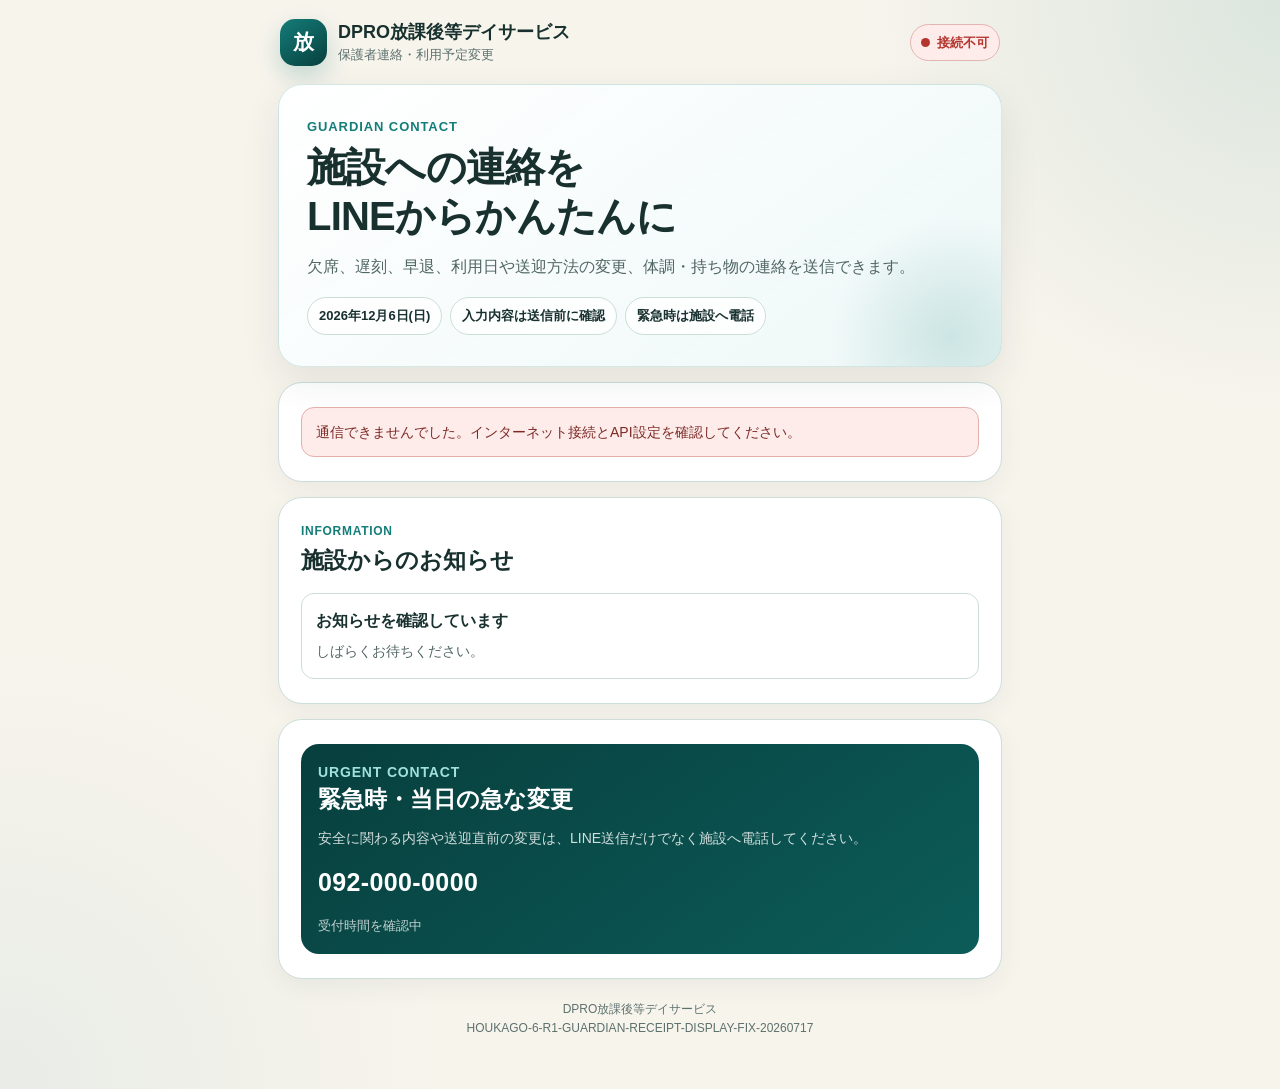
==== commit a4545a5f: "Add files via upload" ====
--- a/index.html
+++ b/index.html
@@ -1304,7 +1304,7 @@
 
     <footer class="footer">
       <div id="footerFacilityName">DPRO放課後等デイサービス</div>
-      <div>HOUKAGO-6-GUARDIAN-CONTACT-COMPLETE-20260717</div>
+      <div>HOUKAGO-6-R1-GUARDIAN-RECEIPT-DISPLAY-FIX-20260717</div>
     </footer>
   </main>
 
@@ -1333,7 +1333,7 @@
       <div class="complete-icon">✓</div>
       <h2>施設への連絡を受け付けました</h2>
       <p>
-        施設で内容を確認します。緊急の場合は電話でもご連絡ください。
+        施設で内容を確認します。緊急の場合や送迎直前の変更は、電話でもご連絡ください。
       </p>
       <div class="complete-reference" id="completeReference">
         受付情報を確認中
@@ -1359,7 +1359,7 @@
       "use strict";
 
       const PAGE_VERSION =
-        "HOUKAGO-6-GUARDIAN-CONTACT-COMPLETE-20260717";
+        "HOUKAGO-6-R1-GUARDIAN-RECEIPT-DISPLAY-FIX-20260717";
 
       const CONFIG =
         window.DPRO_HOUKAGO_CONFIG ||
@@ -2488,11 +2488,18 @@
               payload
             );
 
-          const requestId =
-            data?.request?.id || "受付済み";
+          const acceptedAt =
+            CONFIG.utils.formatDateTime(
+              data?.request?.created_at ||
+              new Date().toISOString()
+            );
 
           els.completeReference.textContent =
-            `受付：${state.pendingPayload._display.typeLabel}／${state.pendingPayload._display.childName}さん／${requestId}`;
+            [
+              `連絡内容：${state.pendingPayload._display.typeLabel}`,
+              `児童：${state.pendingPayload._display.childName}さん`,
+              `受付日時：${acceptedAt}`,
+            ].join("／");
 
           if (els.confirmDialog.open) {
             els.confirmDialog.close();
